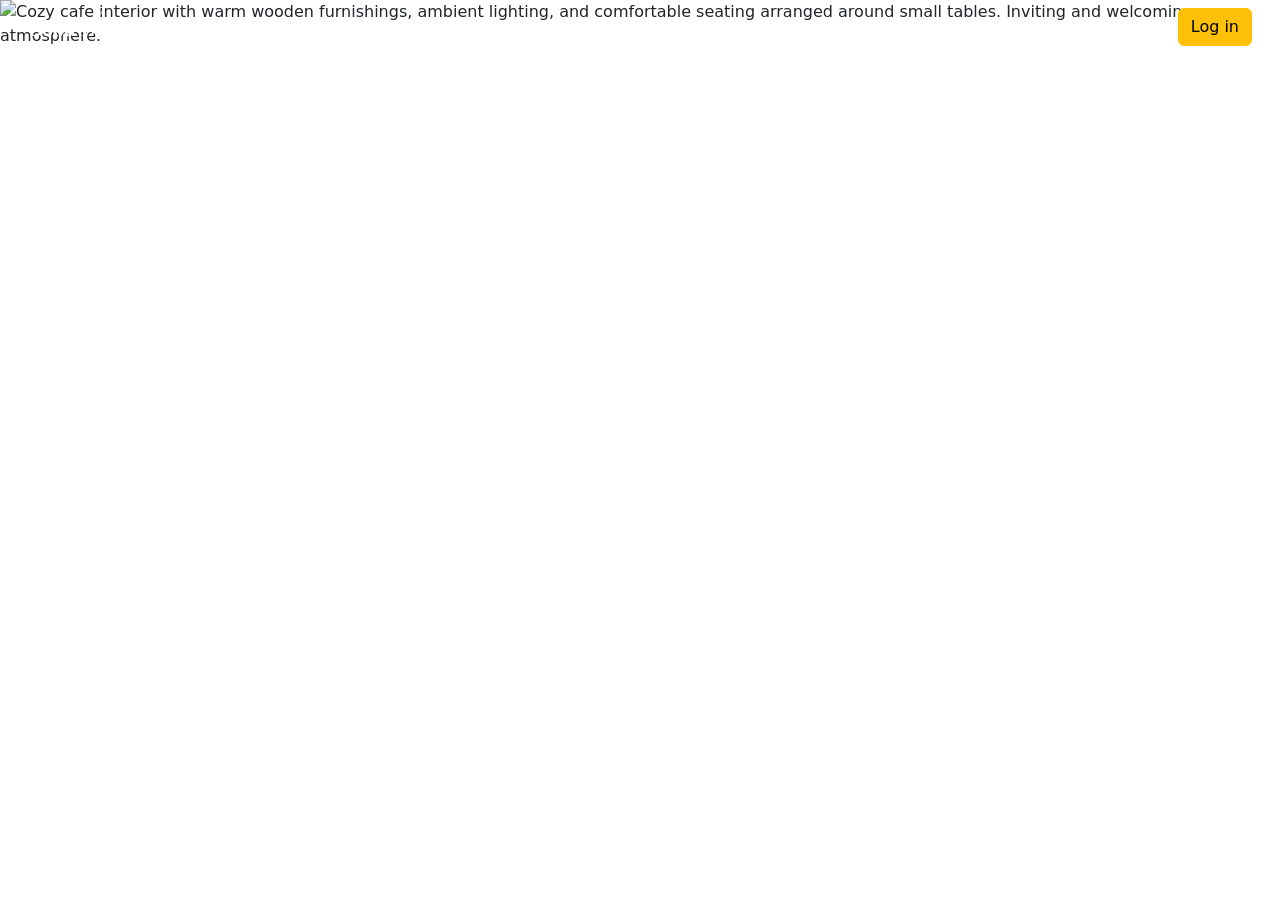
==== index.html @ d7faed5a "Added Index" ====
<!doctype html>
<html lang="en">
  <head>
    <meta charset="utf-8">
    <meta name="viewport" content="width=device-width, initial-scale=1">
    <title>Bootstrap Carousel</title>
    <link href="\demo\GoodayCafeWebsite-main\assets\css\index.css" rel="stylesheet">
    <link rel="preconnect" href="https://fonts.googleapis.com">
    <link rel="preconnect" href="https://fonts.gstatic.com" crossorigin>   
    <link href="https://fonts.googleapis.com/css2?family=Montserrat:ital,wght@0,100..900;1,100..900&family=Playfair+Display:ital,wght@0,400..900;1,400..900&family=Poppins:ital,wght@0,100;0,200;0,300;0,400;0,500;0,600;0,700;0,800;0,900&display=swap" rel="stylesheet">
    <link href="https://cdn.jsdelivr.net/npm/bootstrap@5.3.8/dist/css/bootstrap.min.css" rel="stylesheet" integrity="sha384-sRIl4kxILFvY47J16cr9ZwB07vP4J8+LH7qKQnuqkuIAvNWLzeN8tE5YBujZqJLB" crossorigin="anonymous">
  </head>
  <body>
    <header class="position-absolute top-0 start-0 w-100 z-3">
      <nav class="navbar navbar-expand-lg navbar-dark bg-transparent px-3 py-2">
        <div class="container-fluid">
          <a class="navbar-brand fw-semibold" style="font-family: 'Playfair Display', serif;" href="#">Good Day Cafe</a>
          <button class="navbar-toggler" type="button" data-bs-toggle="collapse" data-bs-target="#navbarNav" aria-controls="navbarNav" aria-expanded="false" aria-label="Toggle navigation">
            <span class="navbar-toggler-icon"></span>
          </button>
            <div class="collapse navbar-collapse" id="navbarNav">
            <ul class="navbar-nav ms-auto gap-4">
              <li class="nav-item"><a class="nav-link active" aria-current="page" href="#">Home</a></li>
              <li class="nav-item"><a class="nav-link" href="#">Menu</a></li>
              <li class="nav-item"><a class="nav-link" href="#">About Us</a></li>
              <li class="nav-item"><a class="btn btn-warning" href="loginandregis.html" tabindex="-1" aria-disabled="true">Log in</a></li>
            </ul>
            </div>
        </div>
      </nav>
    </header>

    <div id="carouselExample" class="carousel slide" data-bs-ride="carousel">
      <div class="carousel-inner">
        <div class="carousel-item active">
          <img src="/demo/GoodayCafeWebsite-main/assets/img/carousel index/IMG_0254.jpg" class="d-block w-100" alt="Cozy cafe interior with warm wooden furnishings, ambient lighting, and comfortable seating arranged around small tables. Inviting and welcoming atmosphere.">
          <div class="overlay"></div>
        </div>
        <div class="carousel-item">
          <img src="/demo/GoodayCafeWebsite-main/assets/img/carousel index/IMG_0251.jpg" class="d-block w-100" alt="Slide 2">
          <div class="overlay"></div>
        </div>
        <div class="carousel-item">
          <img src="/demo/GoodayCafeWebsite-main/assets/img/carousel index/IMG_0249.jpg" class="d-block w-100" alt="Slide 3">
          <div class="overlay"></div>
        </div>
      </div>
      <button class="carousel-control-prev" type="button" data-bs-target="#carouselExample" data-bs-slide="prev">
        <span class="carousel-control-prev-icon" aria-hidden="true"></span>
        <span class="visually-hidden">Previous</span>
      </button>
      <button class="carousel-control-next" type="button" data-bs-target="#carouselExample" data-bs-slide="next">
        <span class="carousel-control-next-icon" aria-hidden="true"></span>
        <span class="visually-hidden">Next</span>
      </button>
    </div>

    <div>
      <h1 class="text-center text-white position-absolute top-50 start-50 translate-middle fw-bold" style="font-family: 'Playfair Display', serif; font-size: 4rem;">Welcome to Good Day Cafe</h1>
      <h2 class="text-center text-white position-absolute top-60 start-50 translate-middle-x fw-semibold" style="font-family: 'Montserrat', sans-serif; font-size: 1.5rem; top: 60%; padding-top: 30px;">Your cozy corner for the perfect brew</h2>
    </div>

    
    <script src="https://cdn.jsdelivr.net/npm/bootstrap@5.3.8/dist/js/bootstrap.bundle.min.js" integrity="sha384-FKyoEForCGlyvwx9Hj09JcYn3nv7wiPVlz7YYwJrWVcXK/BmnVDxM+D2scQbITxI" crossorigin="anonymous"></script>
  </body>
</html>
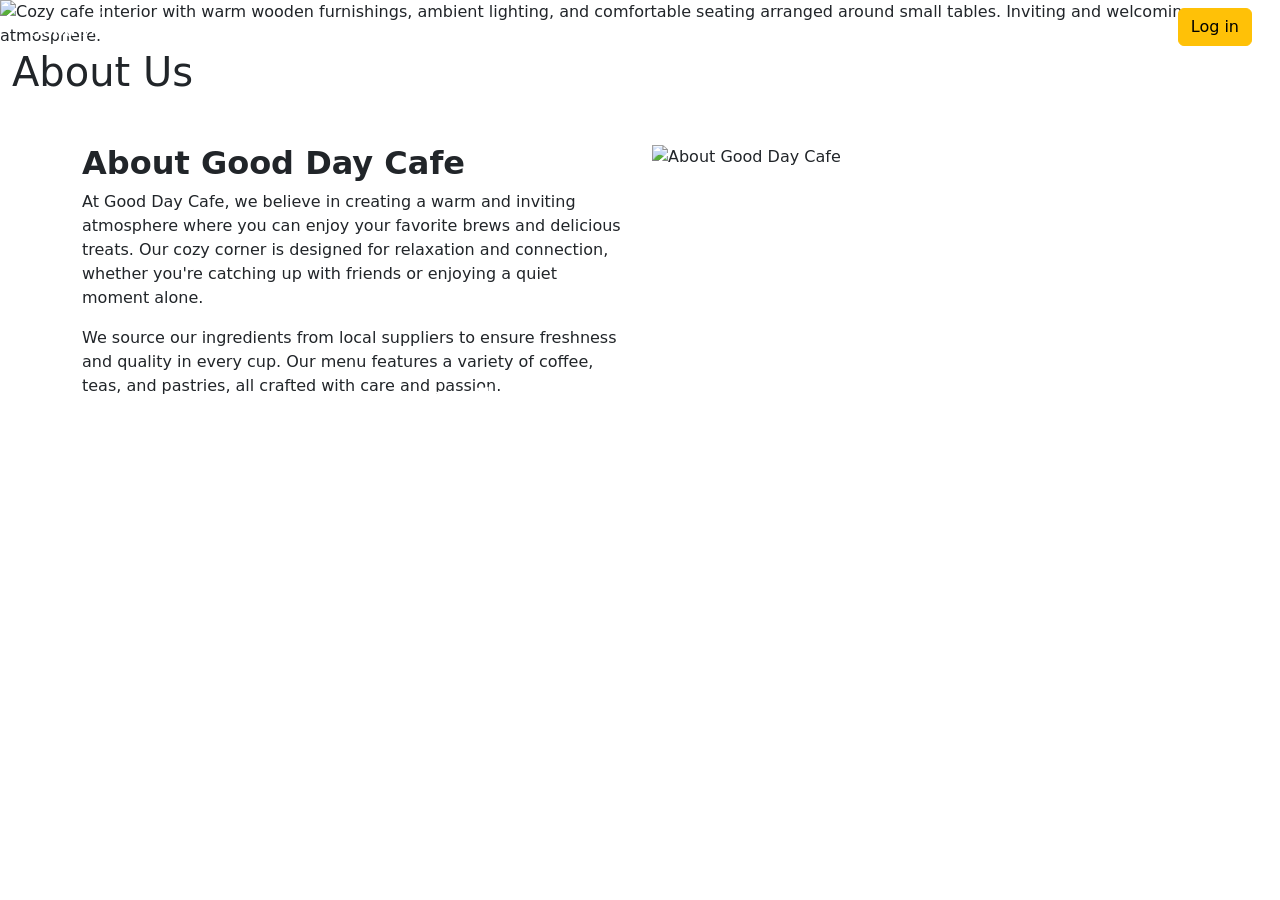
==== commit 8c497209: "add" ====
--- a/index.html
+++ b/index.html
@@ -60,7 +60,23 @@
       <h2 class="text-center text-white position-absolute top-60 start-50 translate-middle-x fw-semibold" style="font-family: 'Montserrat', sans-serif; font-size: 1.5rem; top: 60%; padding-top: 30px;">Your cozy corner for the perfect brew</h2>
     </div>
 
-    
+
+
+    <div class="container-fluid">
+      <h1>About Us</h1>
+    </div>
+    <div class="container my-5">
+      <div class="row">
+        <div class="col-md-6">
+          <h2 class="fw-bold">About Good Day Cafe</h2>
+          <p>At Good Day Cafe, we believe in creating a warm and inviting atmosphere where you can enjoy your favorite brews and delicious treats. Our cozy corner is designed for relaxation and connection, whether you're catching up with friends or enjoying a quiet moment alone.</p>
+          <p>We source our ingredients from local suppliers to ensure freshness and quality in every cup. Our menu features a variety of coffee, teas, and pastries, all crafted with care and passion.</p>
+        </div>
+        <div class="col-md-6">
+          <img src="/demo/GoodayCafeWebsite-main/assets/img/about-us.jpg" class="img-fluid" alt="About Good Day Cafe">
+        </div>
+      </div>
+    </div>
     <script src="https://cdn.jsdelivr.net/npm/bootstrap@5.3.8/dist/js/bootstrap.bundle.min.js" integrity="sha384-FKyoEForCGlyvwx9Hj09JcYn3nv7wiPVlz7YYwJrWVcXK/BmnVDxM+D2scQbITxI" crossorigin="anonymous"></script>
   </body>
 </html>
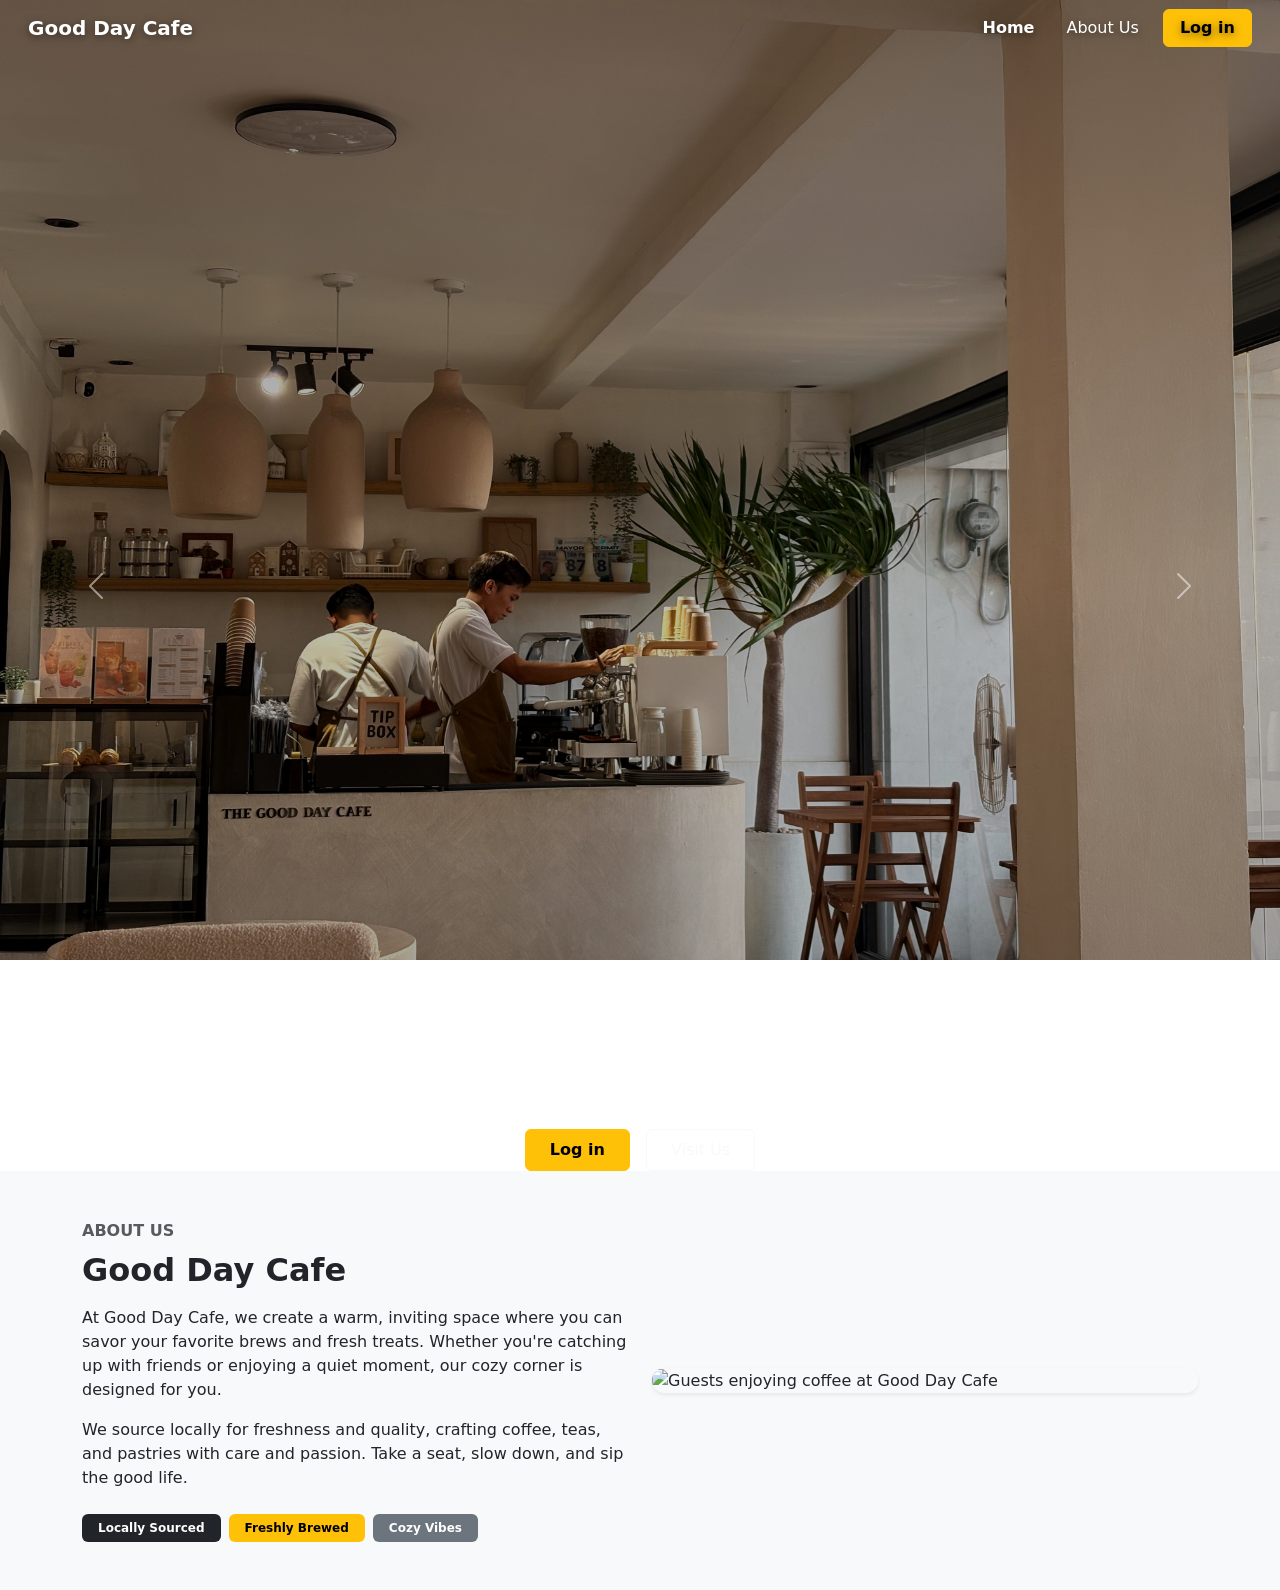
==== commit 641b29ea: "Latest Commit test" ====
--- a/index.html
+++ b/index.html
@@ -1,82 +1,168 @@
 <!doctype html>
 <html lang="en">
   <head>
-    <meta charset="utf-8">
-    <meta name="viewport" content="width=device-width, initial-scale=1">
-    <title>Bootstrap Carousel</title>
-    <link href="\demo\GoodayCafeWebsite-main\assets\css\index.css" rel="stylesheet">
-    <link rel="preconnect" href="https://fonts.googleapis.com">
-    <link rel="preconnect" href="https://fonts.gstatic.com" crossorigin>   
-    <link href="https://fonts.googleapis.com/css2?family=Montserrat:ital,wght@0,100..900;1,100..900&family=Playfair+Display:ital,wght@0,400..900;1,400..900&family=Poppins:ital,wght@0,100;0,200;0,300;0,400;0,500;0,600;0,700;0,800;0,900&display=swap" rel="stylesheet">
-    <link href="https://cdn.jsdelivr.net/npm/bootstrap@5.3.8/dist/css/bootstrap.min.css" rel="stylesheet" integrity="sha384-sRIl4kxILFvY47J16cr9ZwB07vP4J8+LH7qKQnuqkuIAvNWLzeN8tE5YBujZqJLB" crossorigin="anonymous">
+    <meta charset="utf-8" />
+    <meta name="viewport" content="width=device-width, initial-scale=1" />
+    <title>Good Day Cafe</title>
+
+    <!-- Google Fonts -->
+    <link rel="preconnect" href="https://fonts.googleapis.com" />
+    <link rel="preconnect" href="https://fonts.gstatic.com" crossorigin />
+    <link
+      href="https://fonts.googleapis.com/css2?family=Montserrat:wght@400;500;600;700&family=Playfair+Display:wght@600;700&display=swap"
+      rel="stylesheet"
+    />
+
+    <!-- Bootstrap -->
+    <link
+      href="https://cdn.jsdelivr.net/npm/bootstrap@5.3.8/dist/css/bootstrap.min.css"
+      rel="stylesheet"
+      integrity="sha384-sRIl4kxILFvY47J16cr9ZwB07vP4J8+LH7qKQnuqkuIAvNWLzeN8tE5YBujZqJLB"
+      crossorigin="anonymous"
+    />
+
+    <!-- Custom Styles -->
+    <link href="./assets/css/index.css" rel="stylesheet" />
+    <link href="./assets/css/glassy.css" rel="stylesheet" />
+    <link href="demo\GoodayCafeWebsite-main\assets\css\index.css" rel="stylesheet" />
+    
+
   </head>
   <body>
     <header class="position-absolute top-0 start-0 w-100 z-3">
-      <nav class="navbar navbar-expand-lg navbar-dark bg-transparent px-3 py-2">
+      <nav class="navbar navbar-expand-lg navbar-dark glassy-nav px-3 py-2">
         <div class="container-fluid">
-          <a class="navbar-brand fw-semibold" style="font-family: 'Playfair Display', serif;" href="#">Good Day Cafe</a>
-          <button class="navbar-toggler" type="button" data-bs-toggle="collapse" data-bs-target="#navbarNav" aria-controls="navbarNav" aria-expanded="false" aria-label="Toggle navigation">
+          <a class="navbar-brand fw-semibold brand" href="#">Good Day Cafe</a>
+          <button
+            class="navbar-toggler"
+            type="button"
+            data-bs-toggle="collapse"
+            data-bs-target="#navbarNav"
+            aria-controls="navbarNav"
+            aria-expanded="false"
+            aria-label="Toggle navigation"
+          >
             <span class="navbar-toggler-icon"></span>
           </button>
-            <div class="collapse navbar-collapse" id="navbarNav">
-            <ul class="navbar-nav ms-auto gap-4">
-              <li class="nav-item"><a class="nav-link active" aria-current="page" href="#">Home</a></li>
-              <li class="nav-item"><a class="nav-link" href="#">Menu</a></li>
-              <li class="nav-item"><a class="nav-link" href="#">About Us</a></li>
-              <li class="nav-item"><a class="btn btn-warning" href="loginandregis.html" tabindex="-1" aria-disabled="true">Log in</a></li>
+          <div class="collapse navbar-collapse" id="navbarNav">
+            <ul class="navbar-nav ms-auto gap-3 align-items-lg-center">
+              <li class="nav-item">
+                <a class="nav-link active" aria-current="page" href="#">Home</a>
+              </li>
+              <li class="nav-item">
+                <a class="nav-link" href="#">About Us</a>
+              </li>
+              <li class="nav-item">
+                <a class="btn btn-warning fw-semibold px-3" href="loginandregis.html">Log in</a>
+              </li>
             </ul>
-            </div>
+          </div>
         </div>
       </nav>
     </header>
 
-    <div id="carouselExample" class="carousel slide" data-bs-ride="carousel">
-      <div class="carousel-inner">
-        <div class="carousel-item active">
-          <img src="/demo/GoodayCafeWebsite-main/assets/img/carousel index/IMG_0254.jpg" class="d-block w-100" alt="Cozy cafe interior with warm wooden furnishings, ambient lighting, and comfortable seating arranged around small tables. Inviting and welcoming atmosphere.">
-          <div class="overlay"></div>
+    <!-- Hero Carousel -->
+    <section class="hero">
+      <div id="heroCarousel" class="carousel slide h-100" data-bs-ride="carousel">
+        <div class="carousel-inner h-100">
+          <div class="carousel-item active h-100">
+            <img
+              src="./assets/img/carousel index/IMG_0254.jpg"
+              class="d-block w-100 h-100 object-fit-cover"
+              alt="Cozy cafe interior with warm wooden furnishings and ambient lighting."
+            />
+            <div class="overlay"></div>
+          </div>
+          <div class="carousel-item h-100">
+            <img
+              src="./assets/img/carousel index/IMG_0251.jpg"
+              class="d-block w-100 h-100 object-fit-cover"
+              alt="Barista preparing coffee behind the counter."
+            />
+            <div class="overlay"></div>
+          </div>
+          <div class="carousel-item h-100">
+            <img
+              src="./assets/img/carousel index/IMG_0249.jpg"
+              class="d-block w-100 h-100 object-fit-cover"
+              alt="Freshly brewed coffee served on a rustic table."
+            />
+            <div class="overlay"></div>
+          </div>
         </div>
-        <div class="carousel-item">
-          <img src="/demo/GoodayCafeWebsite-main/assets/img/carousel index/IMG_0251.jpg" class="d-block w-100" alt="Slide 2">
-          <div class="overlay"></div>
-        </div>
-        <div class="carousel-item">
-          <img src="/demo/GoodayCafeWebsite-main/assets/img/carousel index/IMG_0249.jpg" class="d-block w-100" alt="Slide 3">
-          <div class="overlay"></div>
+
+        <button
+          class="carousel-control-prev"
+          type="button"
+          data-bs-target="#heroCarousel"
+          data-bs-slide="prev"
+        >
+          <span class="carousel-control-prev-icon" aria-hidden="true"></span>
+          <span class="visually-hidden">Previous</span>
+        </button>
+        <button
+          class="carousel-control-next"
+          type="button"
+          data-bs-target="#heroCarousel"
+          data-bs-slide="next"
+        >
+          <span class="carousel-control-next-icon" aria-hidden="true"></span>
+          <span class="visually-hidden">Next</span>
+        </button>
+
+        <div class="hero-content text-center text-white">
+          <p class="eyebrow mb-2">Crafted with care, served with warmth</p>
+          <div class="d-inline-flex align-items-center justify-content-center gap-3 flex-wrap mb-3 hero-heading">
+            <h1 class="display-4 fw-bold mb-0">Welcome to Good Day Cafe</h1>
+          </div>
+          <p class="lead mb-4">Your cozy corner for the perfect brew</p>
+          <div class="d-flex justify-content-center gap-3">
+            <a class="btn btn-warning px-4 py-2 fw-semibold" href="loginandregis.html">Log in</a>
+            <a class="btn btn-outline-light px-4 py-2" href="https://www.google.com/maps/place/Good+Day+Cafe/@14.3664372,120.9360498,17z/data=!3m1!4b1!4m6!3m5!1s0x3397d5000dfc216d:0x2eae82a0569be0a8!8m2!3d14.366432!4d120.9386247!16s%2Fg%2F11lyr7_hwg?entry=ttu&g_ep=EgoyMDI1MTIwOS4wIKXMDSoASAFQAw%3D%3D">Visit Us</a>
+          </div>
         </div>
       </div>
-      <button class="carousel-control-prev" type="button" data-bs-target="#carouselExample" data-bs-slide="prev">
-        <span class="carousel-control-prev-icon" aria-hidden="true"></span>
-        <span class="visually-hidden">Previous</span>
-      </button>
-      <button class="carousel-control-next" type="button" data-bs-target="#carouselExample" data-bs-slide="next">
-        <span class="carousel-control-next-icon" aria-hidden="true"></span>
-        <span class="visually-hidden">Next</span>
-      </button>
-    </div>
+    </section>
 
-    <div>
-      <h1 class="text-center text-white position-absolute top-50 start-50 translate-middle fw-bold" style="font-family: 'Playfair Display', serif; font-size: 4rem;">Welcome to Good Day Cafe</h1>
-      <h2 class="text-center text-white position-absolute top-60 start-50 translate-middle-x fw-semibold" style="font-family: 'Montserrat', sans-serif; font-size: 1.5rem; top: 60%; padding-top: 30px;">Your cozy corner for the perfect brew</h2>
-    </div>
-
-
-
-    <div class="container-fluid">
-      <h1>About Us</h1>
-    </div>
-    <div class="container my-5">
-      <div class="row">
-        <div class="col-md-6">
-          <h2 class="fw-bold">About Good Day Cafe</h2>
-          <p>At Good Day Cafe, we believe in creating a warm and inviting atmosphere where you can enjoy your favorite brews and delicious treats. Our cozy corner is designed for relaxation and connection, whether you're catching up with friends or enjoying a quiet moment alone.</p>
-          <p>We source our ingredients from local suppliers to ensure freshness and quality in every cup. Our menu features a variety of coffee, teas, and pastries, all crafted with care and passion.</p>
-        </div>
-        <div class="col-md-6">
-          <img src="/demo/GoodayCafeWebsite-main/assets/img/about-us.jpg" class="img-fluid" alt="About Good Day Cafe">
+    <!-- About Section -->
+    <section id="about" class="py-5 bg-light">
+      <div class="container">
+        <div class="row align-items-center gy-4">
+          <div class="col-md-6">
+            <p class="text-uppercase text-muted fw-semibold mb-2 letterspace-sm">About Us</p>
+            <h2 class="fw-bold mb-3 section-title">Good Day Cafe</h2>
+            <p class="mb-3">
+              At Good Day Cafe, we create a warm, inviting space where you can savor your favorite
+              brews and fresh treats. Whether you're catching up with friends or enjoying a quiet
+              moment, our cozy corner is designed for you.
+            </p>
+            <p class="mb-4">
+              We source locally for freshness and quality, crafting coffee, teas, and pastries with
+              care and passion. Take a seat, slow down, and sip the good life.
+            </p>
+            <div class="d-flex flex-wrap gap-2">
+              <span class="badge text-bg-dark px-3 py-2">Locally Sourced</span>
+              <span class="badge text-bg-warning px-3 py-2">Freshly Brewed</span>
+              <span class="badge text-bg-secondary px-3 py-2">Cozy Vibes</span>
+            </div>
+          </div>
+          <div class="col-md-6">
+            <div class="img-card shadow-sm overflow-hidden rounded-4">
+              <img
+                src="\demo\GoodayCafeWebsite-main\assets\img\photo-1453614512568-c4024d13c247.jpg"
+                class="img-fluid w-100"
+                alt="Guests enjoying coffee at Good Day Cafe"
+              />
+            </div>
+          </div>
         </div>
       </div>
-    </div>
-    <script src="https://cdn.jsdelivr.net/npm/bootstrap@5.3.8/dist/js/bootstrap.bundle.min.js" integrity="sha384-FKyoEForCGlyvwx9Hj09JcYn3nv7wiPVlz7YYwJrWVcXK/BmnVDxM+D2scQbITxI" crossorigin="anonymous"></script>
+    </section>
+
+    <script
+      src="https://cdn.jsdelivr.net/npm/bootstrap@5.3.8/dist/js/bootstrap.bundle.min.js"
+      integrity="sha384-FKyoEForCGlyvwx9Hj09JcYn3nv7wiPVlz7YYwJrWVcXK/BmnVDxM+D2scQbITxI"
+      crossorigin="anonymous"
+    ></script>
   </body>
 </html>
--- a/assets/css/index.css
+++ b/assets/css/index.css
@@ -0,0 +1,47 @@
+html, body {
+  height: 100%;
+  margin: 0;
+}
+
+/* Carousel height */
+.carousel,
+.carousel-inner,
+.carousel-item {
+  height: 100vh;
+}
+
+/* Position overlay correctly */
+.carousel-item {
+  position: relative;
+}
+
+/* Constrain and center images */
+.carousel-item img {
+  height: 100%;
+  width: 100%;
+  object-fit: cover;      /* use 'contain' if you prefer no cropping */
+  object-position: center center;
+  display: block;
+
+}
+
+/* Overlay (optional) */
+.overlay {
+  position: absolute;
+  inset: 0;
+  background: linear-gradient(180deg, rgba(0,0,0,0.45) 0%, rgba(0,0,0,0.25) 60%, rgba(0,0,0,0.35) 100%);
+  pointer-events: none;
+}
+
+header {
+  color: #fff;
+  text-shadow: 0 2px 8px rgba(0,0,0,0.5);
+}
+
+.navbar .nav-link {
+  color: #fff !important;
+}
+
+.navbar .nav-link.active {
+  font-weight: 700;
+}
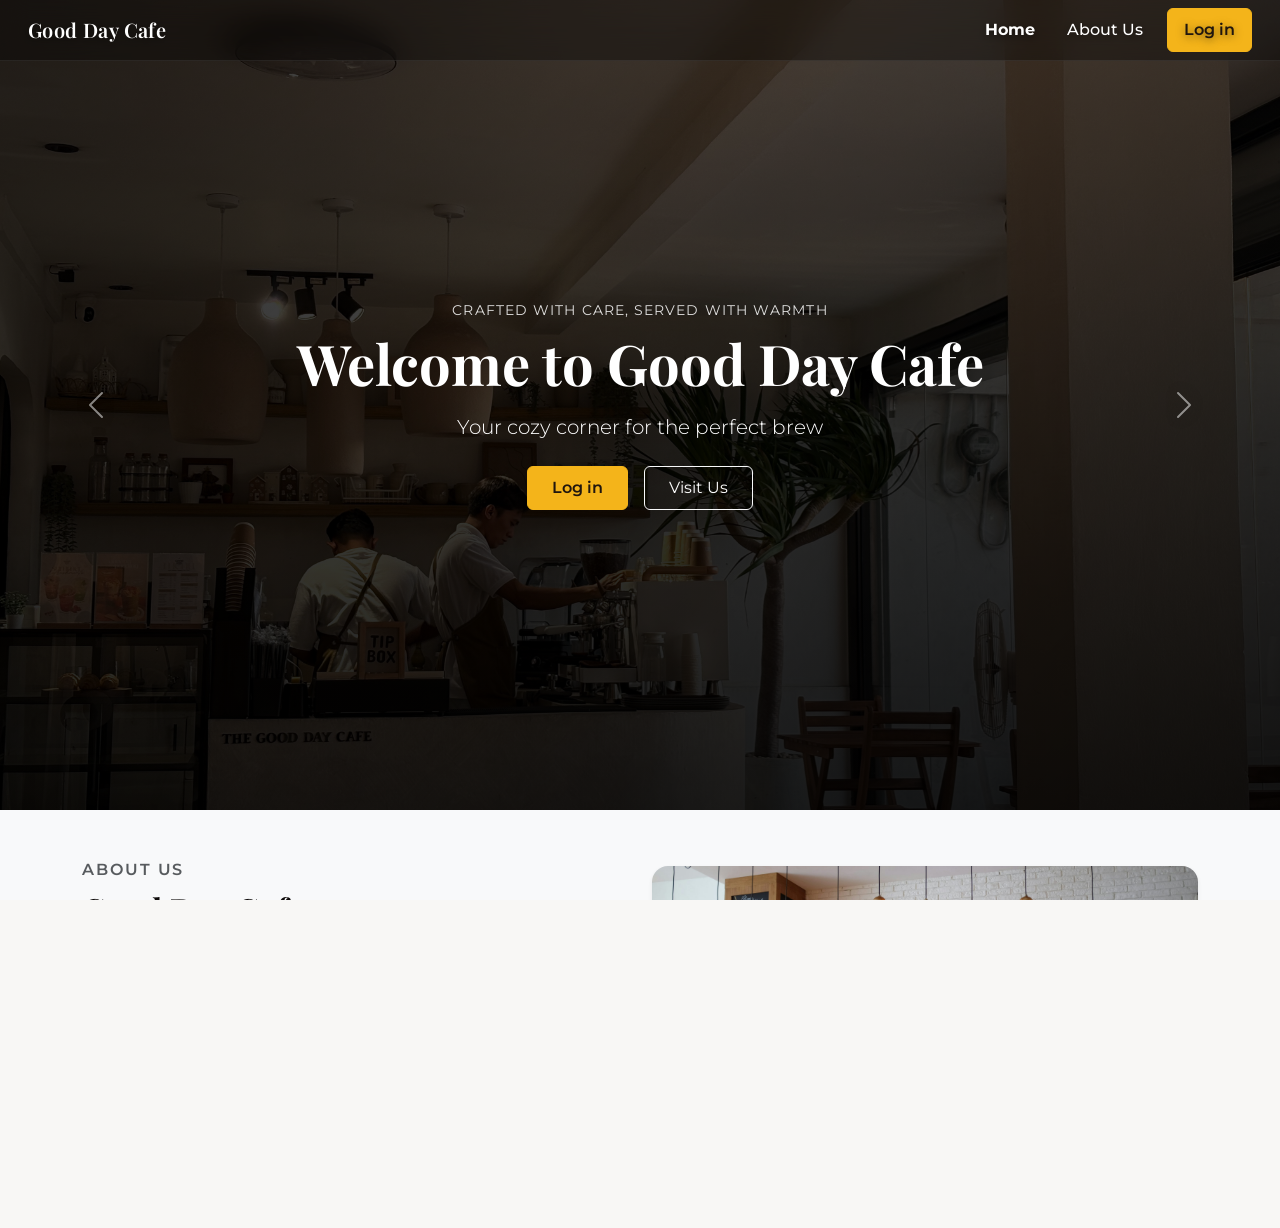
==== commit e81c8965: "Add responsive mobile view with modern minimalistic styling - Fix broken CSS in assets/css/index.css" ====
--- a/index.html
+++ b/index.html
@@ -24,7 +24,6 @@
     <!-- Custom Styles -->
     <link href="./assets/css/index.css" rel="stylesheet" />
     <link href="./assets/css/glassy.css" rel="stylesheet" />
-    <link href="demo\GoodayCafeWebsite-main\assets\css\index.css" rel="stylesheet" />
     
 
   </head>
@@ -149,7 +148,7 @@
           <div class="col-md-6">
             <div class="img-card shadow-sm overflow-hidden rounded-4">
               <img
-                src="\demo\GoodayCafeWebsite-main\assets\img\photo-1453614512568-c4024d13c247.jpg"
+                src="./assets/img/photo-1453614512568-c4024d13c247.jpg"
                 class="img-fluid w-100"
                 alt="Guests enjoying coffee at Good Day Cafe"
               />
--- a/assets/css/index.css
+++ b/assets/css/index.css
@@ -44,4 +44,256 @@
 
 .navbar .nav-link.active {
   font-weight: 700;
+}
+
+:root {
+  --brand-dark: #0e0b0a;
+  --brand-accent: #f4b41a;
+  --brand-muted: #6c757d;
+  --overlay: rgba(10, 7, 6, 0.65);
+}
+
+*,
+*::before,
+*::after {
+  box-sizing: border-box;
+}
+
+body {
+  font-family: "Montserrat", system-ui, -apple-system, sans-serif;
+  color: var(--brand-dark);
+  background-color: #f8f7f5;
+}
+
+.brand {
+  font-family: "Playfair Display", serif;
+  font-size: 1.25rem;
+  letter-spacing: 0.02em;
+}
+
+.glassy-nav {
+  backdrop-filter: blur(14px);
+  background: rgba(0, 0, 0, 0.35);
+  border-bottom: 1px solid rgba(255, 255, 255, 0.08);
+}
+
+.navbar-nav .nav-link {
+  color: #f7f7f7;
+  font-weight: 500;
+  transition: color 0.2s ease, opacity 0.2s ease;
+}
+.navbar-nav .nav-link:hover {
+  color: var(--brand-accent);
+  opacity: 0.9;
+}
+
+.hero {
+  position: relative;
+  height: 90vh;
+  min-height: 520px;
+  overflow: hidden;
+}
+
+.hero .carousel,
+.hero .carousel-inner,
+.hero .carousel-item {
+  height: 100%;
+}
+
+.hero .carousel-item img {
+  filter: brightness(0.85);
+}
+
+.overlay {
+  position: absolute;
+  inset: 0;
+  background: linear-gradient(
+      135deg,
+      rgba(0, 0, 0, 0.65) 0%,
+      rgba(0, 0, 0, 0.35) 40%,
+      rgba(0, 0, 0, 0.65) 100%
+    ),
+    linear-gradient(180deg, rgba(0, 0, 0, 0.35) 0%, rgba(0, 0, 0, 0.75) 100%);
+  z-index: 1;
+}
+
+.hero-content {
+  position: absolute;
+  inset: 0;
+  z-index: 2;
+  display: grid;
+  place-content: center;
+  padding: 0 1.5rem;
+}
+
+.hero .carousel-control-prev-icon,
+.hero .carousel-control-next-icon {
+  filter: drop-shadow(0 0 8px rgba(0, 0, 0, 0.5));
+}
+
+.eyebrow {
+  letter-spacing: 0.08em;
+  text-transform: uppercase;
+  font-size: 0.85rem;
+  opacity: 0.85;
+}
+
+.section-title {
+  font-family: "Playfair Display", serif;
+  letter-spacing: 0.01em;
+}
+
+.letterspace-sm {
+  letter-spacing: 0.12em;
+}
+
+.hero-heading h1 {
+  font-family: "Playfair Display", serif;
+}
+
+.hero-logo {
+  height: 64px;
+  width: auto;
+  object-fit: contain;
+  filter: drop-shadow(0 4px 8px rgba(0, 0, 0, 0.2));
+}
+
+.img-card img {
+  display: block;
+  transition: transform 0.8s ease, filter 0.6s ease;
+}
+.img-card:hover img {
+  transform: scale(1.03);
+  filter: saturate(1.05);
+}
+
+.badge {
+  border-radius: 999px;
+  letter-spacing: 0.01em;
+}
+
+.btn-warning {
+  background-color: var(--brand-accent);
+  border-color: var(--brand-accent);
+  color: #20160e;
+}
+.btn-warning:hover {
+  background-color: #f3ad05;
+  border-color: #f3ad05;
+}
+
+.btn-outline-light {
+  border-width: 1.5px;
+  color: #fff;
+}
+.btn-outline-light:hover {
+  background: rgba(255, 255, 255, 0.15);
+  color: #fff;
+}
+
+@media (max-width: 767.98px) {
+  .hero {
+    height: 75vh;
+    min-height: 400px;
+  }
+  .hero-content h1 {
+    font-size: 1.75rem;
+  }
+  .hero-content .lead {
+    font-size: 0.95rem;
+  }
+  .hero-logo {
+    height: 52px;
+  }
+  .eyebrow {
+    font-size: 0.75rem;
+  }
+  .hero-content .d-flex {
+    flex-direction: column;
+    gap: 0.5rem !important;
+  }
+  .hero-content .btn {
+    width: 100%;
+    min-height: 44px;
+    font-size: 1rem;
+  }
+}
+
+@media (max-width: 575.98px) {
+  .hero {
+    height: 70vh;
+    min-height: 360px;
+  }
+  .hero-content h1 {
+    font-size: 1.5rem;
+  }
+  .hero-content .lead {
+    font-size: 0.9rem;
+    margin-bottom: 1rem !important;
+  }
+  .hero-content {
+    padding: 0 1rem;
+  }
+}
+
+/* Responsive images */
+img {
+  max-width: 100%;
+  height: auto;
+}
+
+/* Touch-friendly buttons */
+.btn {
+  min-height: 44px;
+  display: inline-flex;
+  align-items: center;
+  justify-content: center;
+}
+
+/* Prevent horizontal overflow */
+html, body {
+  overflow-x: hidden;
+}
+
+/* About section mobile */
+@media (max-width: 767.98px) {
+  #about {
+    padding: 2.5rem 0 !important;
+  }
+  #about .section-title {
+    font-size: 1.75rem;
+  }
+  #about p {
+    font-size: 0.95rem;
+  }
+  .img-card {
+    margin-top: 1rem;
+  }
+}
+
+/* Glassy nav mobile */
+@media (max-width: 991.98px) {
+  .glassy-nav {
+    padding: 0.5rem 0.75rem;
+  }
+  .navbar-collapse {
+    backdrop-filter: blur(14px);
+    background: rgba(0, 0, 0, 0.7);
+    border-radius: 0.5rem;
+    padding: 1rem;
+    margin-top: 0.5rem;
+  }
+  .navbar-nav {
+    gap: 0.25rem !important;
+  }
+  .navbar-nav .nav-link {
+    padding: 0.75rem 1rem;
+    min-height: 44px;
+    display: flex;
+    align-items: center;
+  }
+  .navbar-nav .btn {
+    width: 100%;
+    margin-top: 0.5rem;
+  }
 }
--- a/assets/css/glassy.css
+++ b/assets/css/glassy.css
@@ -0,0 +1,7 @@
+/* Glassy navigation bar */
+.glassy-nav {
+  backdrop-filter: blur(14px);
+  -webkit-backdrop-filter: blur(14px);
+  background: rgba(0, 0, 0, 0.35);
+  border-bottom: 1px solid rgba(255, 255, 255, 0.08);
+}
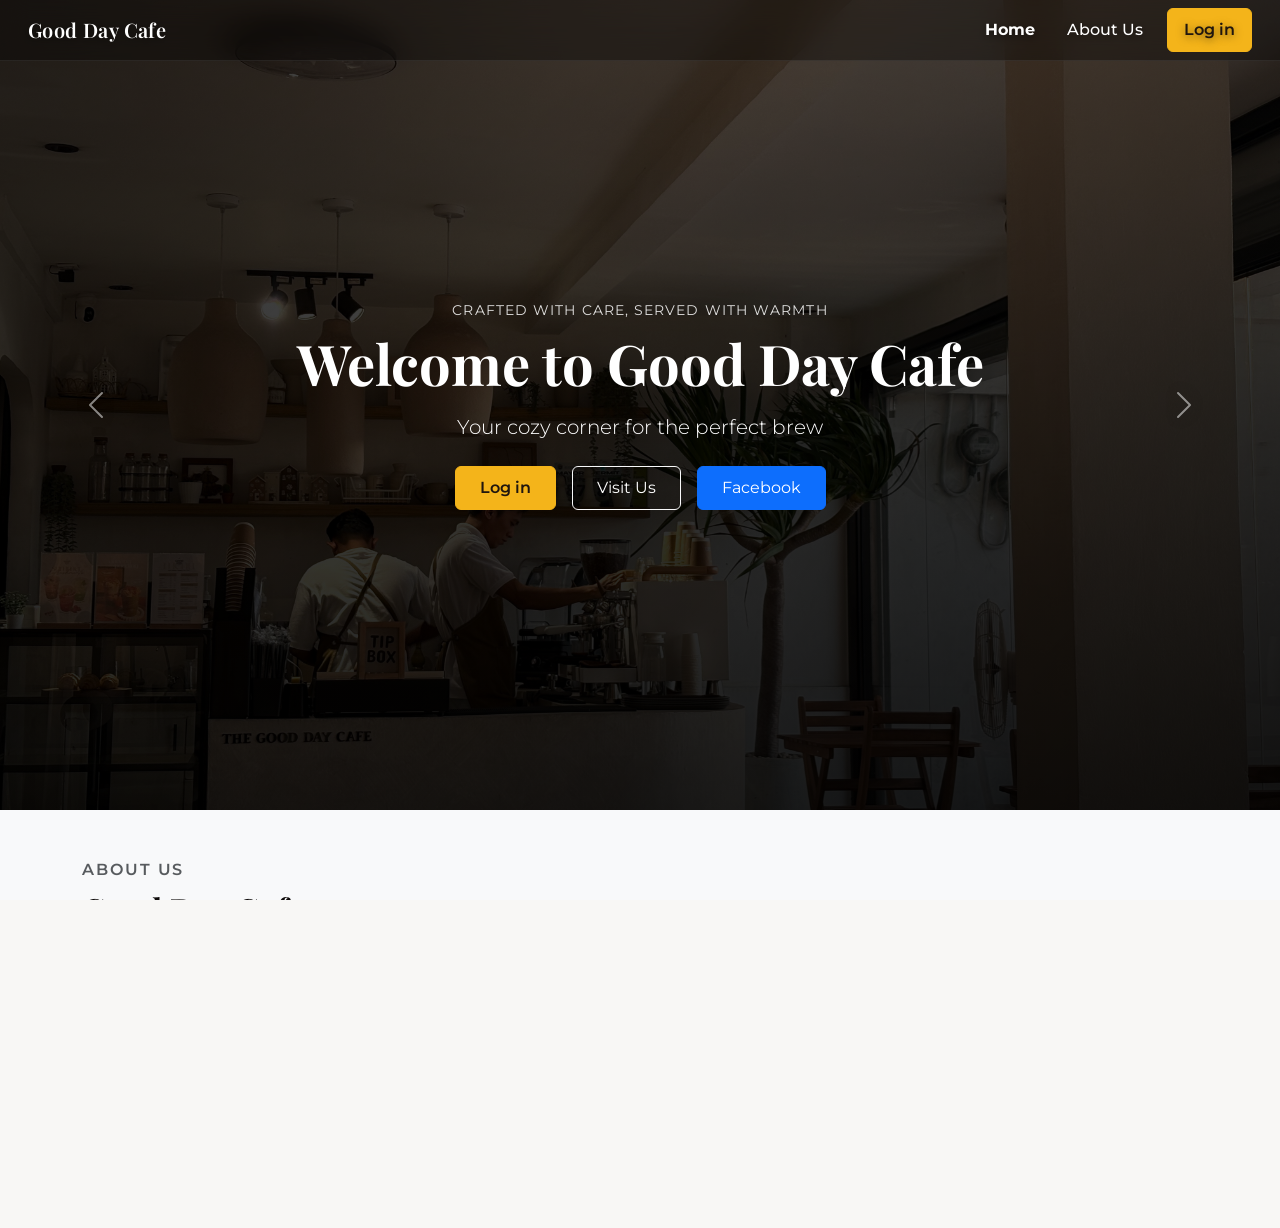
==== commit 279da164: "transfer to my-sql" ====
--- a/index.html
+++ b/index.html
@@ -24,6 +24,7 @@
     <!-- Custom Styles -->
     <link href="./assets/css/index.css" rel="stylesheet" />
     <link href="./assets/css/glassy.css" rel="stylesheet" />
+    <link href="demo\GoodayCafeWebsite-main\assets\css\index.css" rel="stylesheet" />
     
 
   </head>
@@ -118,6 +119,7 @@
           <div class="d-flex justify-content-center gap-3">
             <a class="btn btn-warning px-4 py-2 fw-semibold" href="loginandregis.html">Log in</a>
             <a class="btn btn-outline-light px-4 py-2" href="https://www.google.com/maps/place/Good+Day+Cafe/@14.3664372,120.9360498,17z/data=!3m1!4b1!4m6!3m5!1s0x3397d5000dfc216d:0x2eae82a0569be0a8!8m2!3d14.366432!4d120.9386247!16s%2Fg%2F11lyr7_hwg?entry=ttu&g_ep=EgoyMDI1MTIwOS4wIKXMDSoASAFQAw%3D%3D">Visit Us</a>
+            <a class="btn btn-primary px-4 py-2" href="https://www.facebook.com/gooddaycafeph">Facebook</a>
           </div>
         </div>
       </div>
@@ -148,7 +150,7 @@
           <div class="col-md-6">
             <div class="img-card shadow-sm overflow-hidden rounded-4">
               <img
-                src="./assets/img/photo-1453614512568-c4024d13c247.jpg"
+                src="\demo\GoodayCafeWebsite-main\assets\img\photo-1453614512568-c4024d13c247.jpg"
                 class="img-fluid w-100"
                 alt="Guests enjoying coffee at Good Day Cafe"
               />
@@ -158,6 +160,9 @@
       </div>
     </section>
 
+
+
+
     <script
       src="https://cdn.jsdelivr.net/npm/bootstrap@5.3.8/dist/js/bootstrap.bundle.min.js"
       integrity="sha384-FKyoEForCGlyvwx9Hj09JcYn3nv7wiPVlz7YYwJrWVcXK/BmnVDxM+D2scQbITxI"
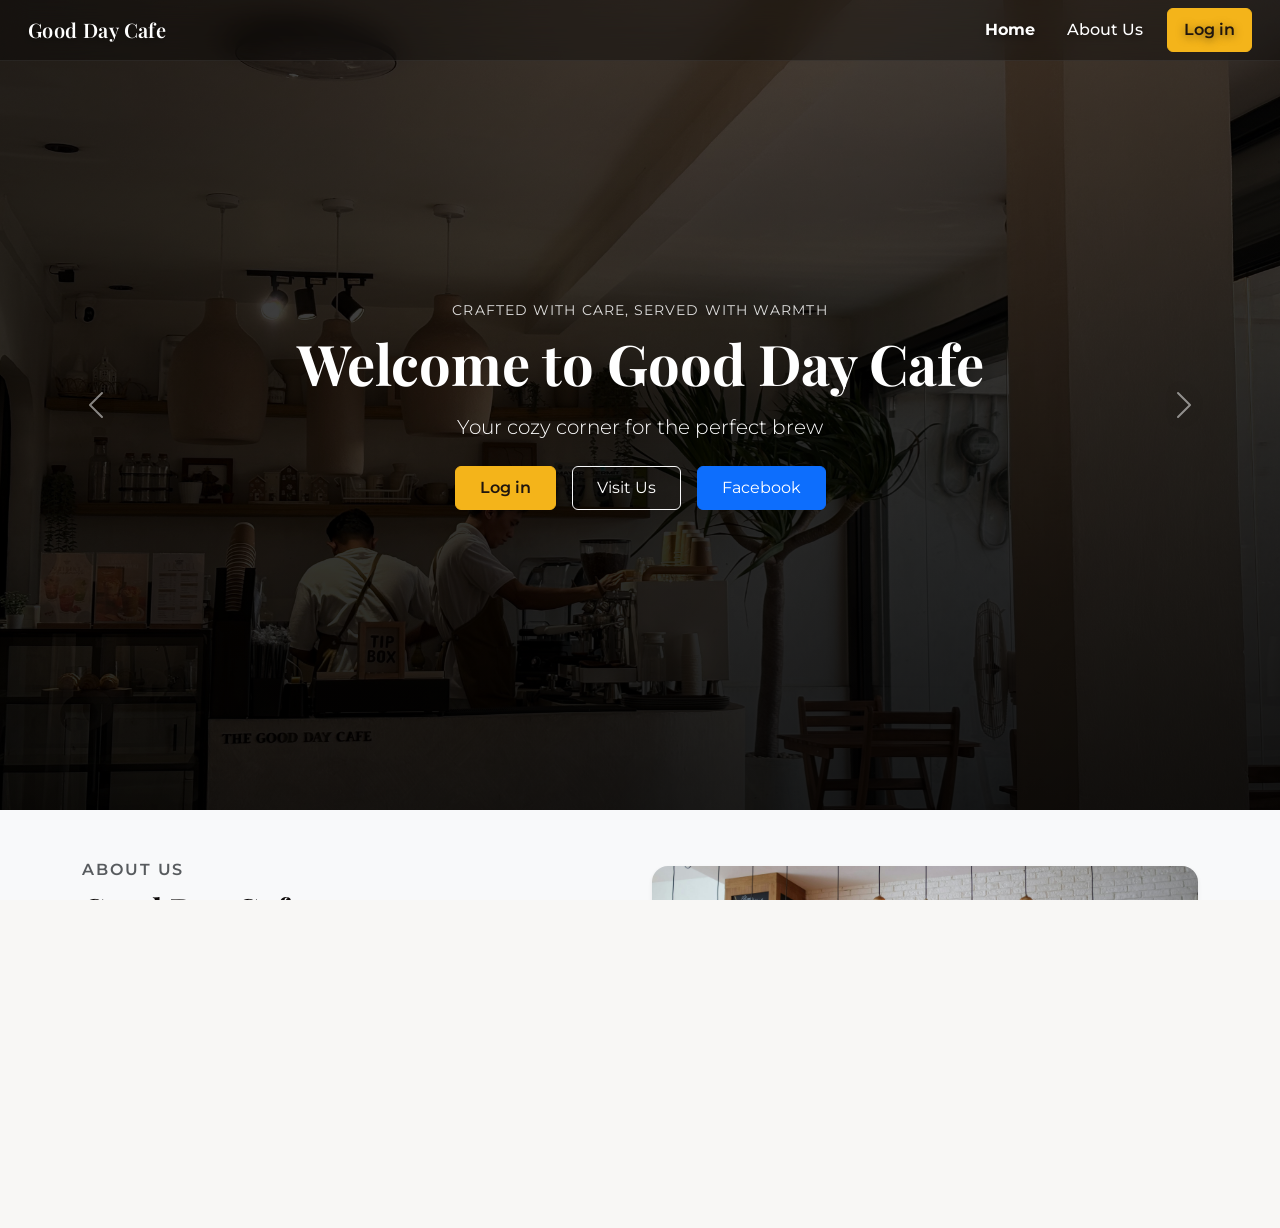
==== commit 5d87b675: "Fix Windows-specific paths for Docker Agent-Logs-Url: https://github.com/Skelet0r-dev/GoodDayCafeWeb" ====
--- a/index.html
+++ b/index.html
@@ -24,7 +24,6 @@
     <!-- Custom Styles -->
     <link href="./assets/css/index.css" rel="stylesheet" />
     <link href="./assets/css/glassy.css" rel="stylesheet" />
-    <link href="demo\GoodayCafeWebsite-main\assets\css\index.css" rel="stylesheet" />
     
 
   </head>
@@ -150,7 +149,7 @@
           <div class="col-md-6">
             <div class="img-card shadow-sm overflow-hidden rounded-4">
               <img
-                src="\demo\GoodayCafeWebsite-main\assets\img\photo-1453614512568-c4024d13c247.jpg"
+                src="./assets/img/photo-1453614512568-c4024d13c247.jpg"
                 class="img-fluid w-100"
                 alt="Guests enjoying coffee at Good Day Cafe"
               />
@@ -169,4 +168,4 @@
       crossorigin="anonymous"
     ></script>
   </body>
-</html>+</html>
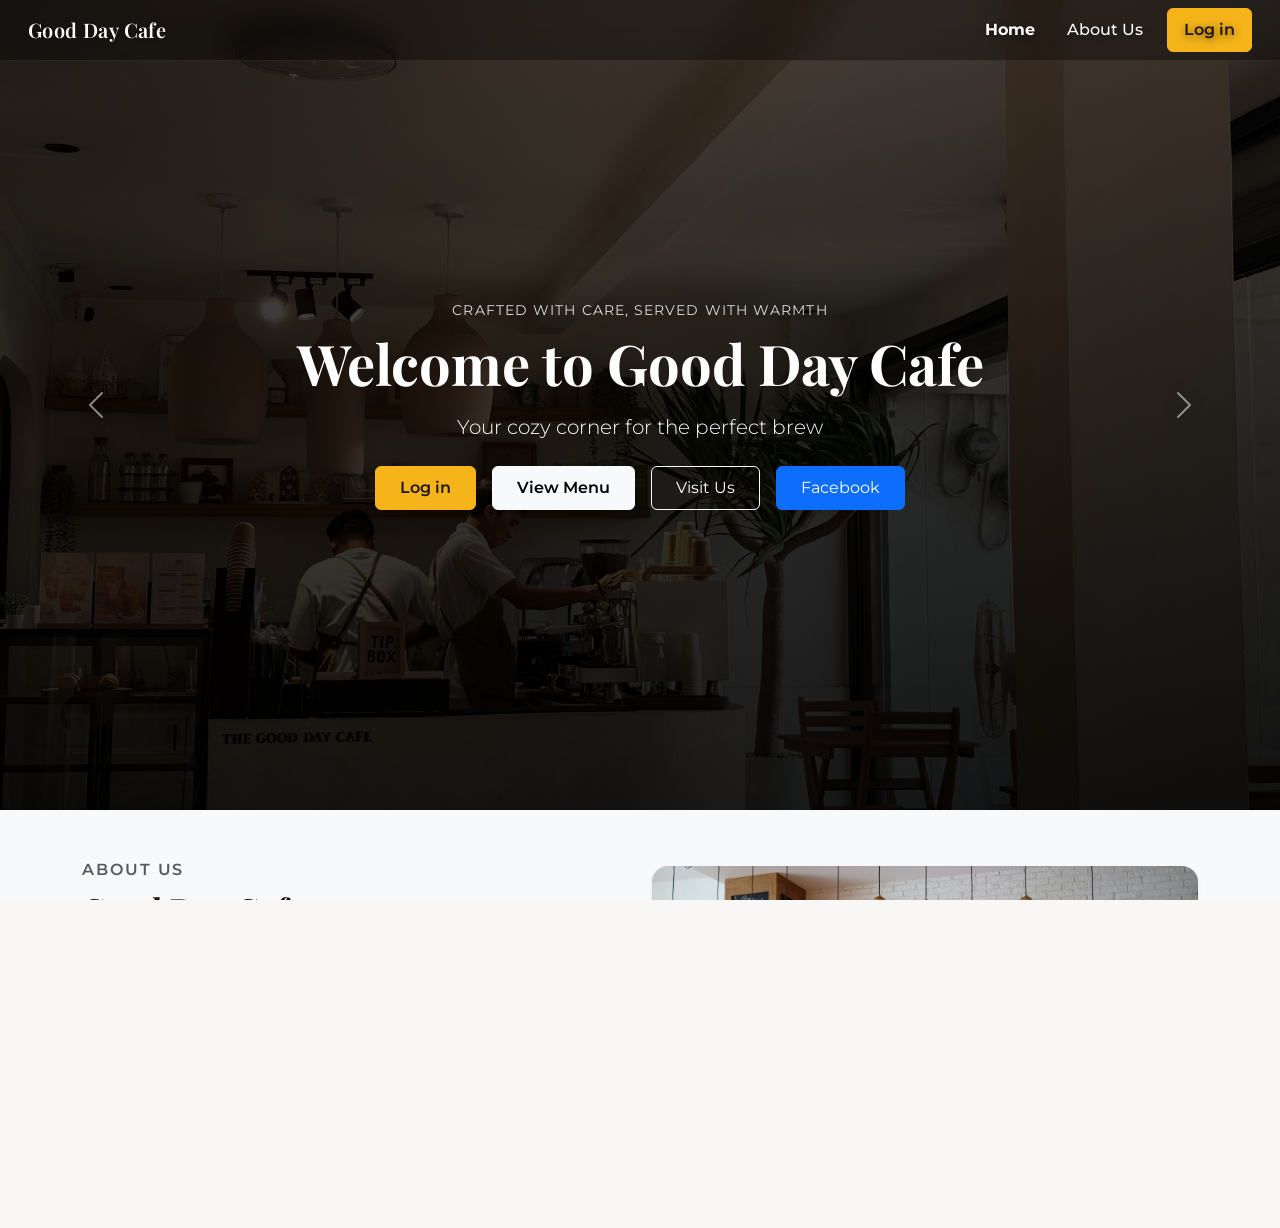
==== commit f6ee860f: "Latest Commit" ====
--- a/index.html
+++ b/index.html
@@ -49,7 +49,16 @@
                 <a class="nav-link active" aria-current="page" href="#">Home</a>
               </li>
               <li class="nav-item">
-                <a class="nav-link" href="#">About Us</a>
+                <a class="nav-link" href="#about">About Us</a>
+              </li>
+              <li class="nav-item d-lg-none">
+                <a class="nav-link" href="menupage.php">View Menu</a>
+              </li>
+              <li class="nav-item d-lg-none">
+                <a class="nav-link" href="https://www.google.com/maps/place/Good+Day+Cafe/@14.3664372,120.9360498,17z/data=!3m1!4b1!4m6!3m5!1s0x3397d5000dfc216d:0x2eae82a0569be0a8!8m2!3d14.366432!4d120.9386247!16s%2Fg%2F11lyr7_hwg?entry=ttu&g_ep=EgoyMDI1MTIwOS4wIKXMDSoASAFQAw%3D%3D">Visit Us</a>
+              </li>
+              <li class="nav-item d-lg-none">
+                <a class="nav-link" href="https://www.facebook.com/gooddaycafeph">Facebook</a>
               </li>
               <li class="nav-item">
                 <a class="btn btn-warning fw-semibold px-3" href="loginandregis.html">Log in</a>
@@ -115,8 +124,9 @@
             <h1 class="display-4 fw-bold mb-0">Welcome to Good Day Cafe</h1>
           </div>
           <p class="lead mb-4">Your cozy corner for the perfect brew</p>
-          <div class="d-flex justify-content-center gap-3">
+          <div class="d-none d-lg-flex justify-content-center gap-3">
             <a class="btn btn-warning px-4 py-2 fw-semibold" href="loginandregis.html">Log in</a>
+            <a class="btn btn-light px-4 py-2 fw-semibold" href="menupage.php">View Menu</a>
             <a class="btn btn-outline-light px-4 py-2" href="https://www.google.com/maps/place/Good+Day+Cafe/@14.3664372,120.9360498,17z/data=!3m1!4b1!4m6!3m5!1s0x3397d5000dfc216d:0x2eae82a0569be0a8!8m2!3d14.366432!4d120.9386247!16s%2Fg%2F11lyr7_hwg?entry=ttu&g_ep=EgoyMDI1MTIwOS4wIKXMDSoASAFQAw%3D%3D">Visit Us</a>
             <a class="btn btn-primary px-4 py-2" href="https://www.facebook.com/gooddaycafeph">Facebook</a>
           </div>
